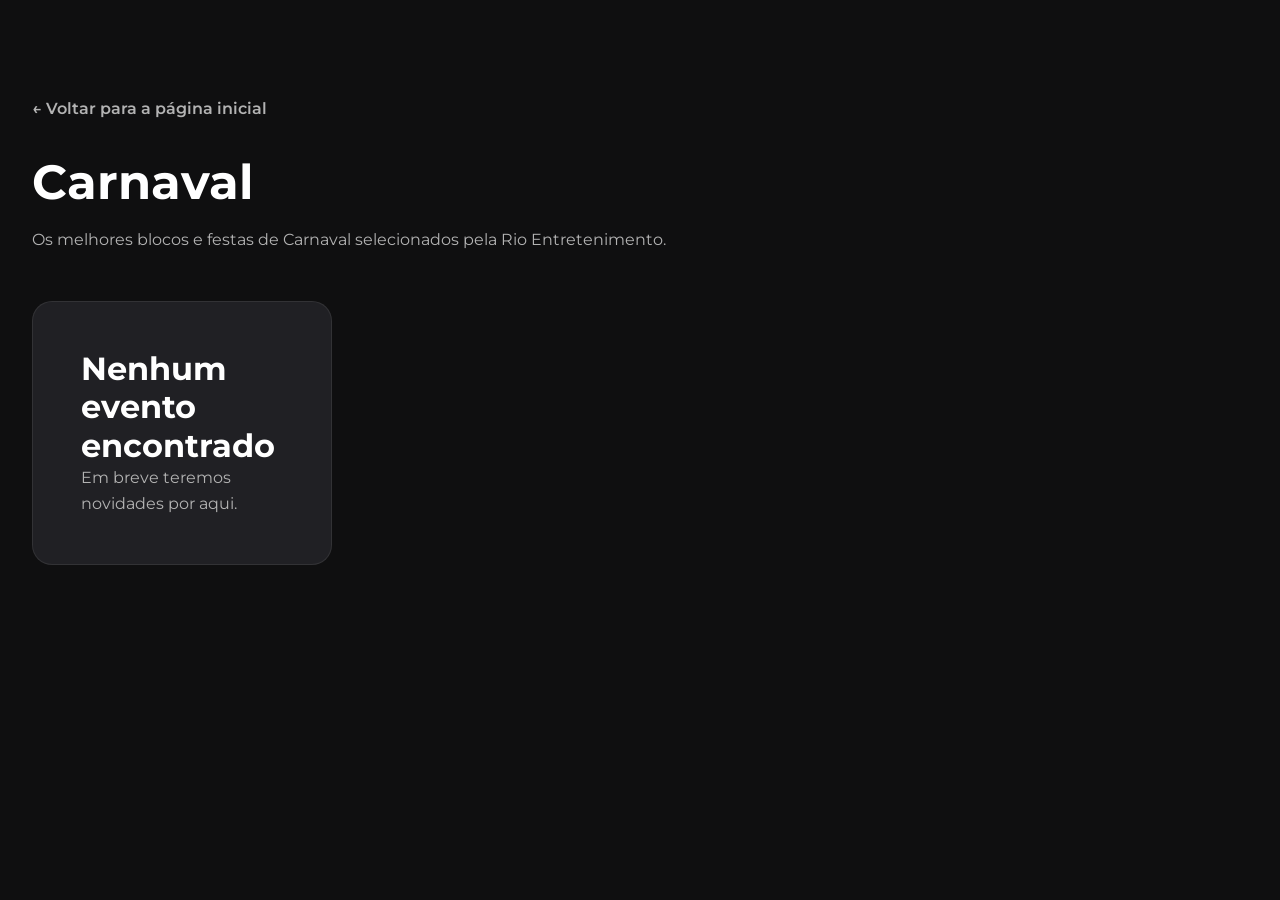
==== pages/carnaval.html @ 57ad1bcd "commit com os cards funcionando" ====
<!DOCTYPE html>
<html lang="pt-BR">
<head>
    <meta charset="UTF-8">
    <meta name="viewport" content="width=device-width, initial-scale=1.0">
    <title>Carnaval | Rio Entretenimento</title>
    <link rel="preconnect" href="https://fonts.googleapis.com">
    <link rel="preconnect" href="https://fonts.gstatic.com" crossorigin>
    <link href="https://fonts.googleapis.com/css2?family=Montserrat:wght@300;400;500;600;700;800&display=swap" rel="stylesheet">
    <link rel="stylesheet" href="../css/style.css">
</head>
<body data-catalogo="carnaval">
    <main class="catalog-page">
        <div class="container">
            <a class="event-back" href="../index.html">← Voltar para a página inicial</a>
            <div class="catalog-heading">
                <h1>Carnaval</h1>
                <p>Os melhores blocos e festas de Carnaval selecionados pela Rio Entretenimento.</p>
            </div>
            <div id="catalogo-eventos" class="catalog-grid"><p>Carregando eventos...</p></div>
        </div>
    </main>
    <script src="../js/lista-eventos.js"></script>
</body>
</html>
---- css/style.css ----
@import url("reset.css");
@import url("variables.css");
@import url("base.css");
@import url("utilities.css");

@import url("buttons.css");

@import url("header.css");
@import url("hero.css");
@import url("cards.css");
@import url("featured-events.css");
@import url("event-details.css");
@import url("events-list.css");
@import url("vip-section.css");
@import url("footer.css");

@import url("responsive.css");
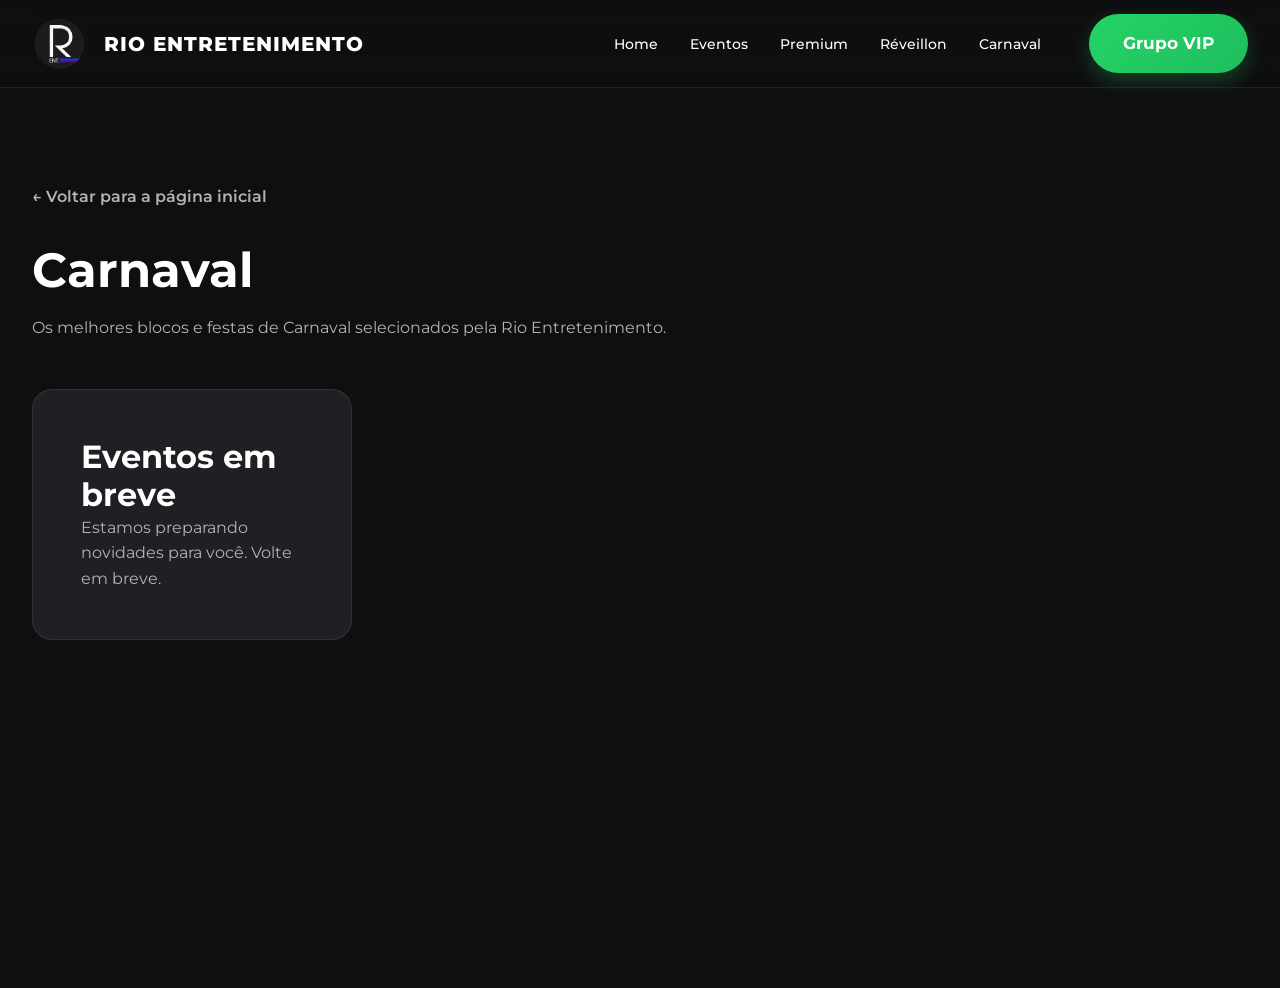
==== commit a73b9367: "site pronto" ====
--- a/pages/carnaval.html
+++ b/pages/carnaval.html
@@ -10,6 +10,9 @@
     <link rel="stylesheet" href="../css/style.css">
 </head>
 <body data-catalogo="carnaval">
+    <div id="site-header"></div>
+    <script src="../js/site-menu.js"></script>
+    <script src="../js/site-header.js"></script>
     <main class="catalog-page">
         <div class="container">
             <a class="event-back" href="../index.html">← Voltar para a página inicial</a>
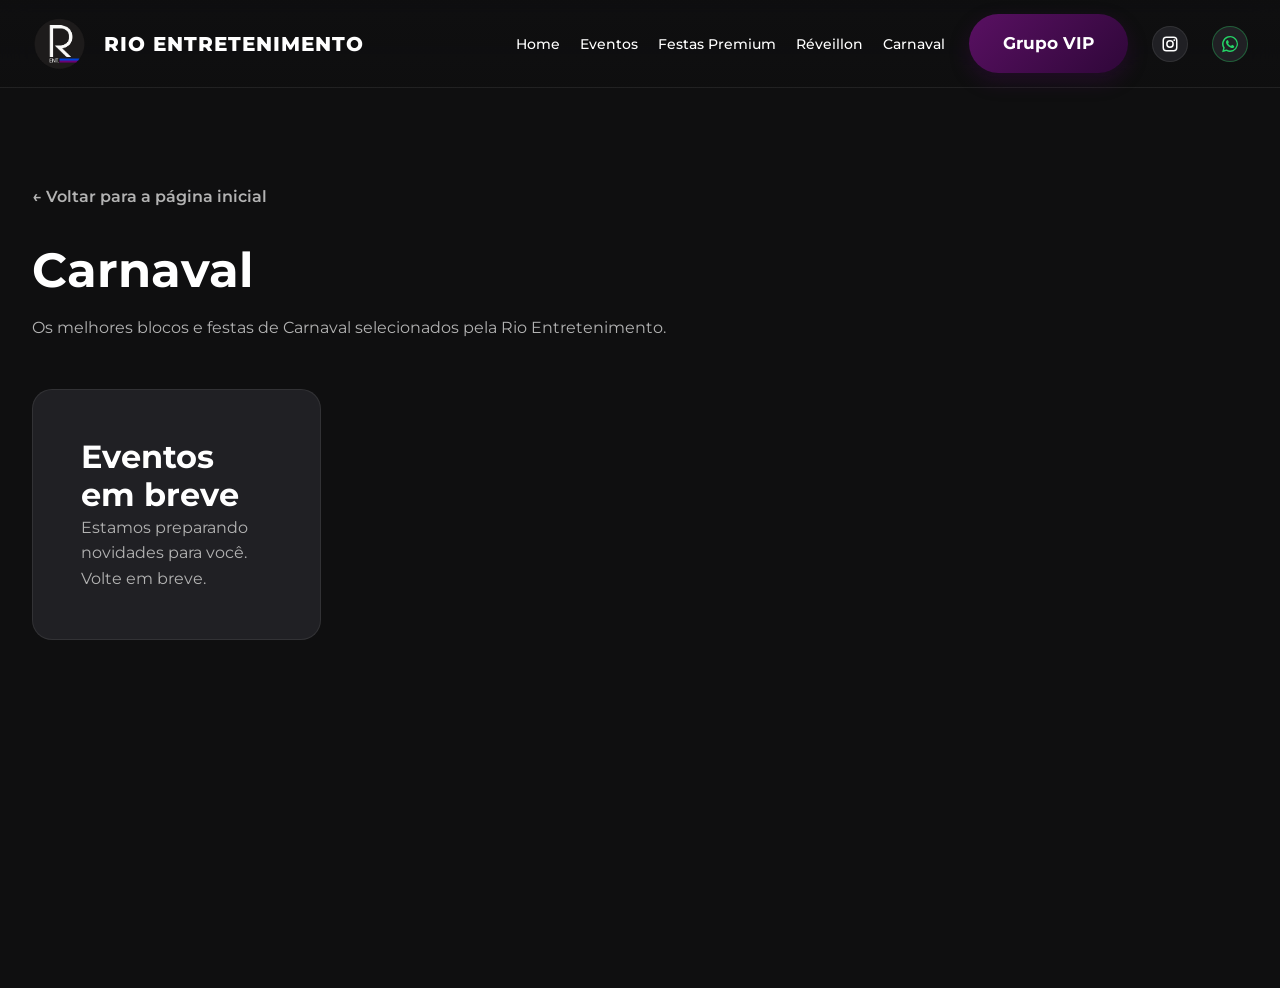
==== commit 0eef7895: "site ajeitado pro telefone, falta adicionar os eventos e troca-los" ====
--- a/pages/carnaval.html
+++ b/pages/carnaval.html
@@ -7,7 +7,7 @@
     <link rel="preconnect" href="https://fonts.googleapis.com">
     <link rel="preconnect" href="https://fonts.gstatic.com" crossorigin>
     <link href="https://fonts.googleapis.com/css2?family=Montserrat:wght@300;400;500;600;700;800&display=swap" rel="stylesheet">
-    <link rel="stylesheet" href="../css/style.css">
+    <link rel="stylesheet" href="../css/style.css?v=5">
 </head>
 <body data-catalogo="carnaval">
     <div id="site-header"></div>
--- a/css/style.css
+++ b/css/style.css
@@ -14,4 +14,4 @@
 @import url("vip-section.css");
 @import url("footer.css");
 
-@import url("responsive.css");
+@import url("responsive.css?v=6");
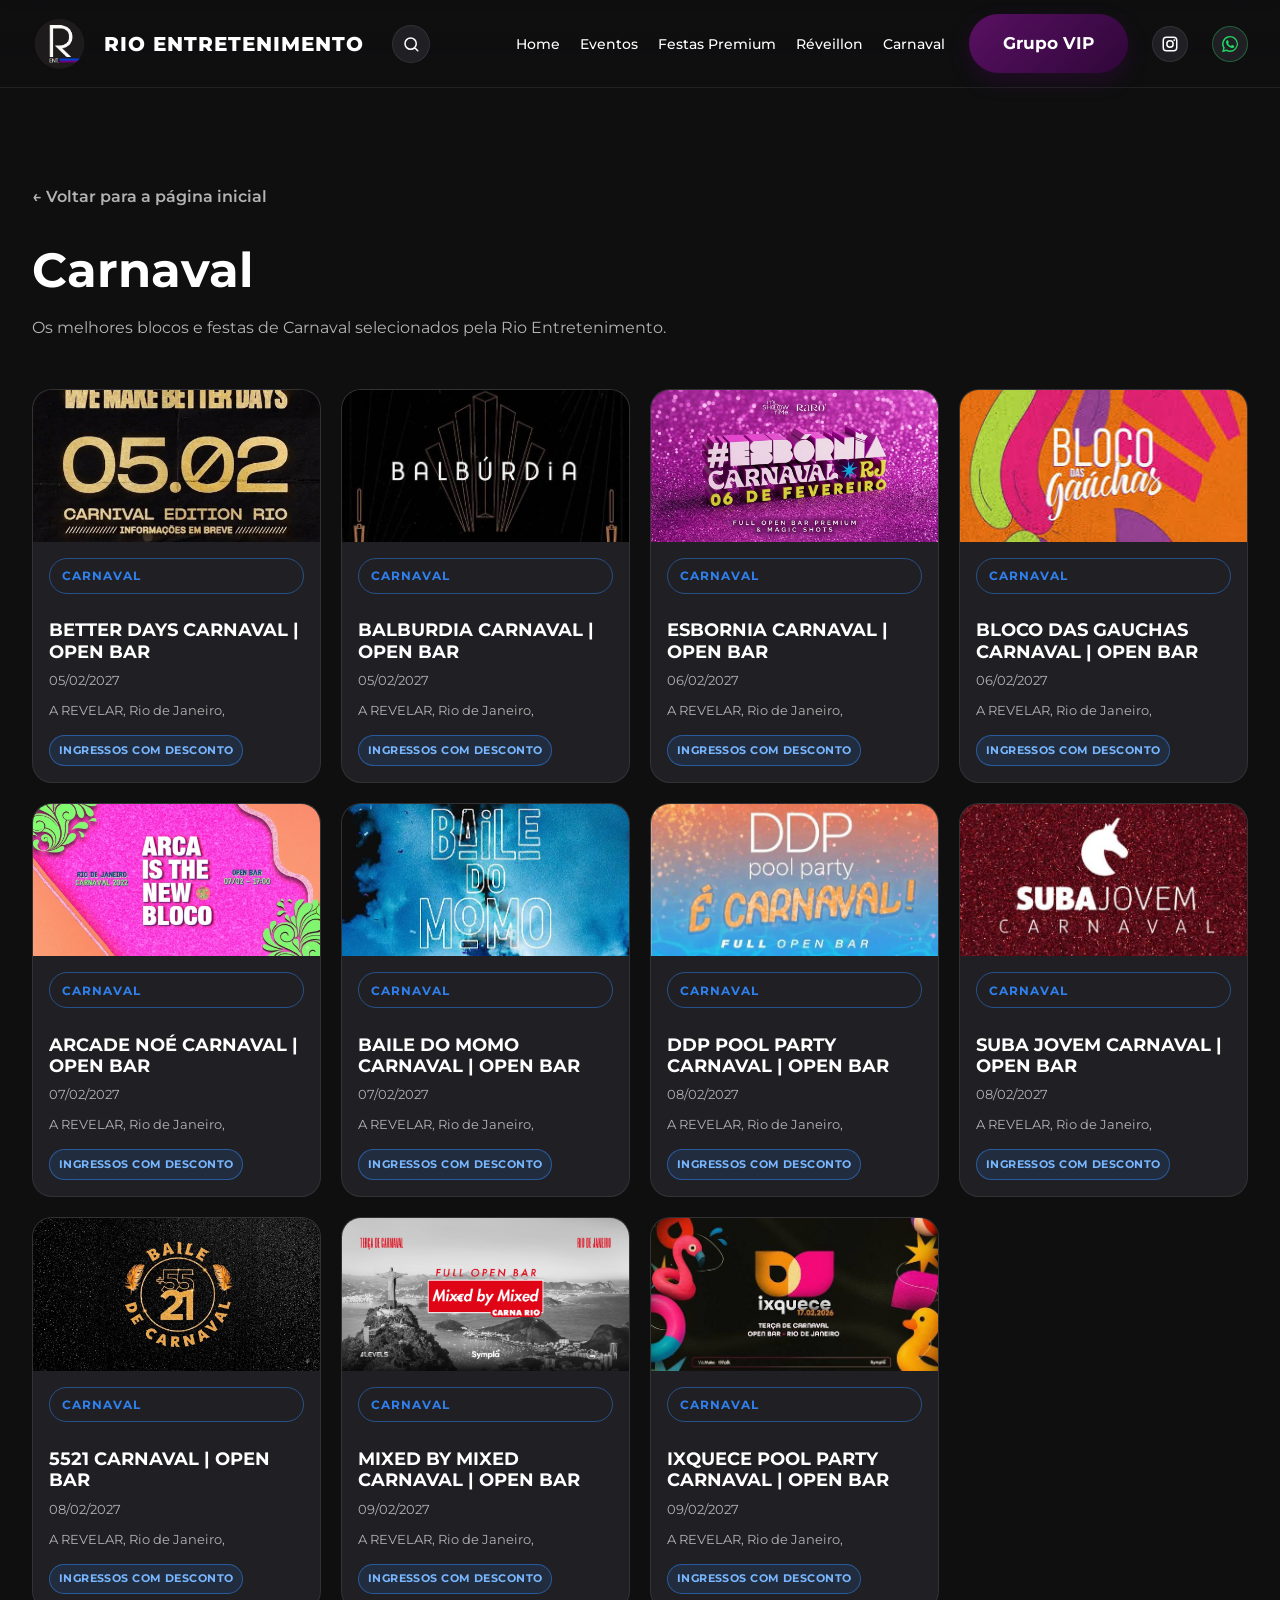
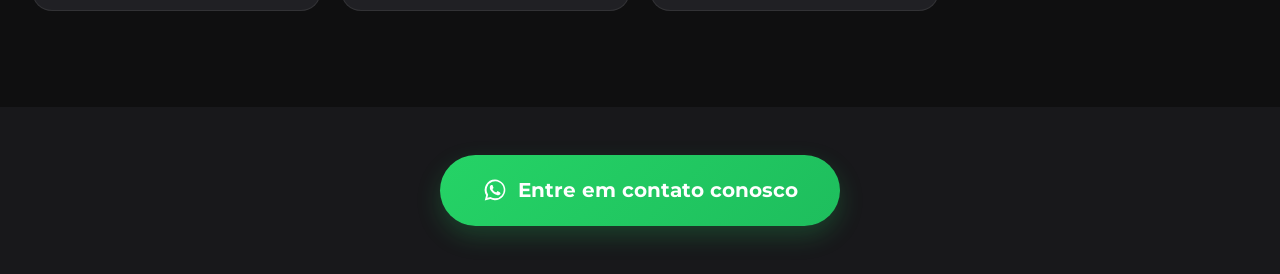
==== commit b62c9a41: "site pronto! só ir adicionando coisas a partir" ====
--- a/pages/carnaval.html
+++ b/pages/carnaval.html
@@ -2,12 +2,12 @@
 <html lang="pt-BR">
 <head>
     <meta charset="UTF-8">
-    <meta name="viewport" content="width=device-width, initial-scale=1.0">
+    <meta name="viewport" content="width=device-width, initial-scale=1.0, maximum-scale=1.0, user-scalable=no">
     <title>Carnaval | Rio Entretenimento</title>
     <link rel="preconnect" href="https://fonts.googleapis.com">
     <link rel="preconnect" href="https://fonts.gstatic.com" crossorigin>
     <link href="https://fonts.googleapis.com/css2?family=Montserrat:wght@300;400;500;600;700;800&display=swap" rel="stylesheet">
-    <link rel="stylesheet" href="../css/style.css?v=5">
+    <link rel="stylesheet" href="../css/style.css?v=10">
 </head>
 <body data-catalogo="carnaval">
     <div id="site-header"></div>
@@ -24,5 +24,6 @@
         </div>
     </main>
     <script src="../js/lista-eventos.js"></script>
+    <script src="../js/contact-cta.js"></script>
 </body>
 </html>
--- a/css/style.css
+++ b/css/style.css
@@ -10,8 +10,10 @@
 @import url("cards.css");
 @import url("featured-events.css");
 @import url("event-details.css");
+@import url("event-mobile-fixes.css");
 @import url("events-list.css");
 @import url("vip-section.css");
 @import url("footer.css");
+@import url("interface-fixes.css?v=1");
 
 @import url("responsive.css?v=6");
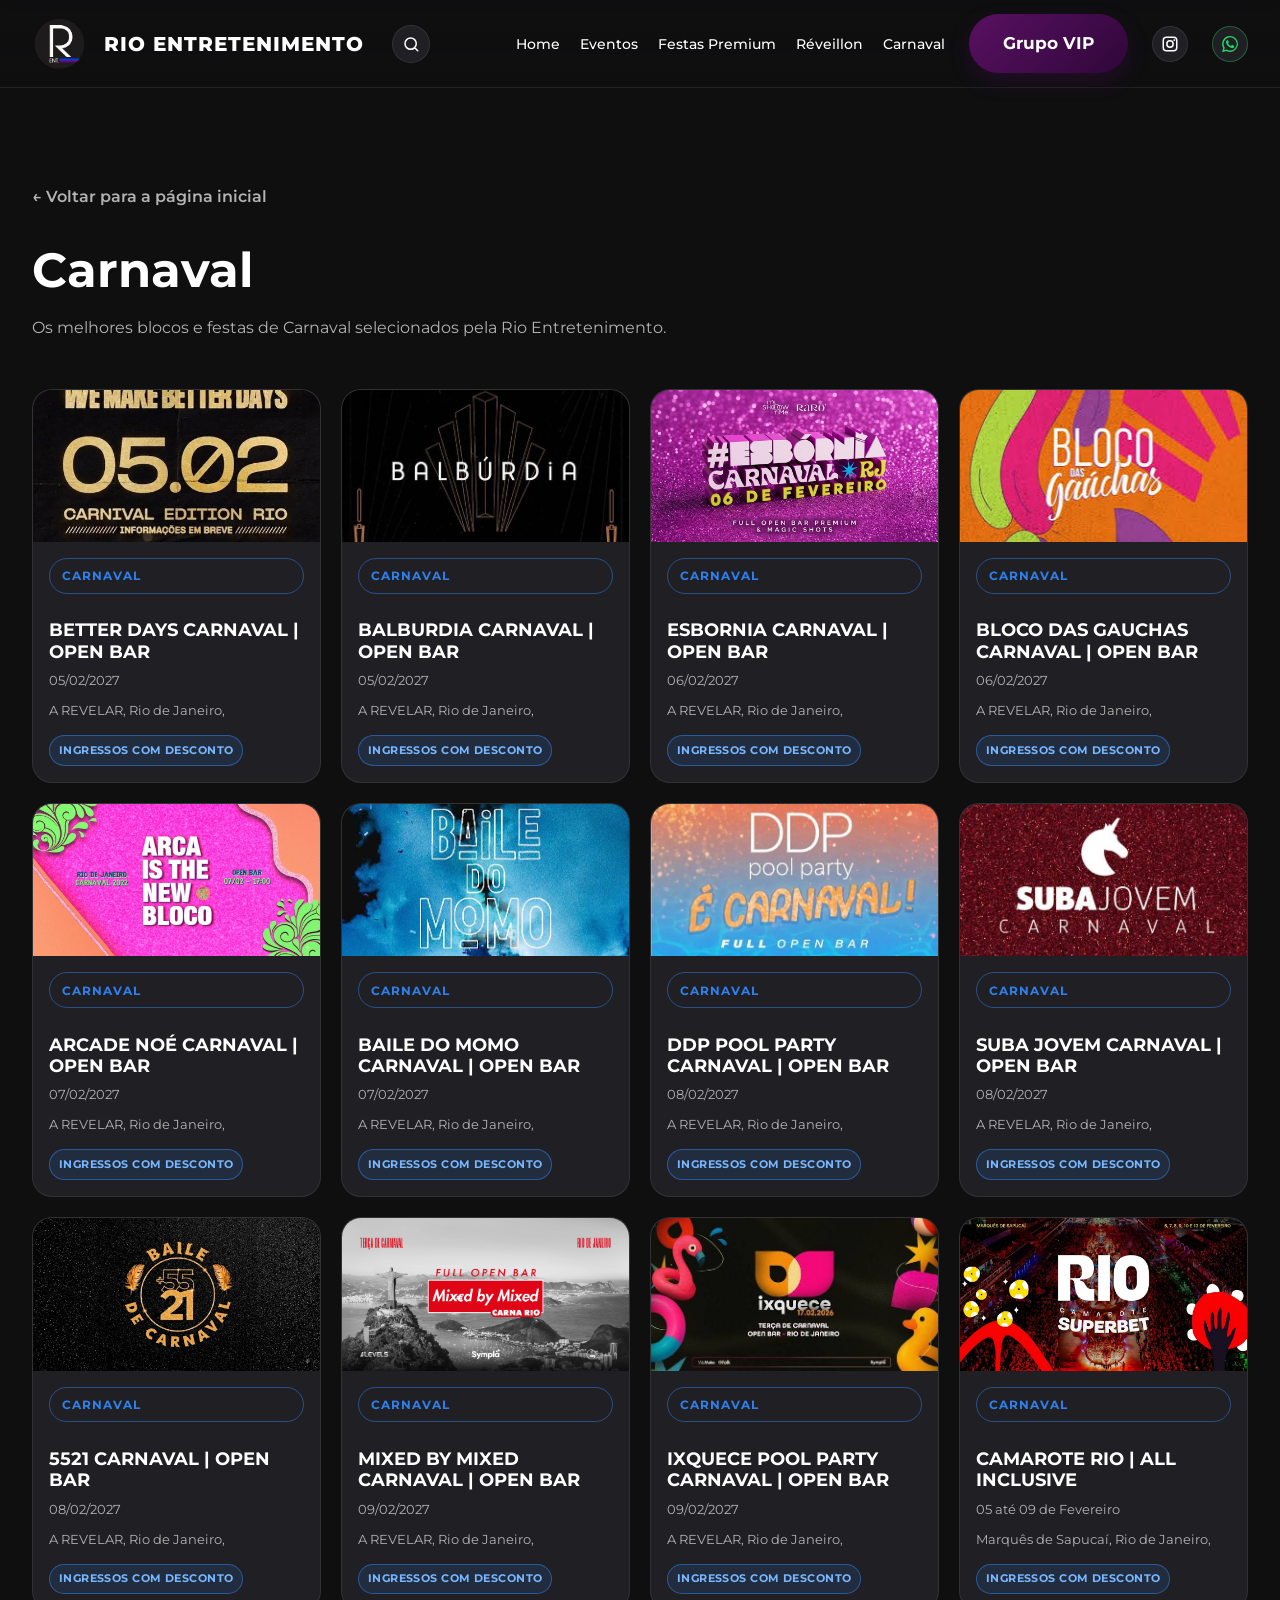
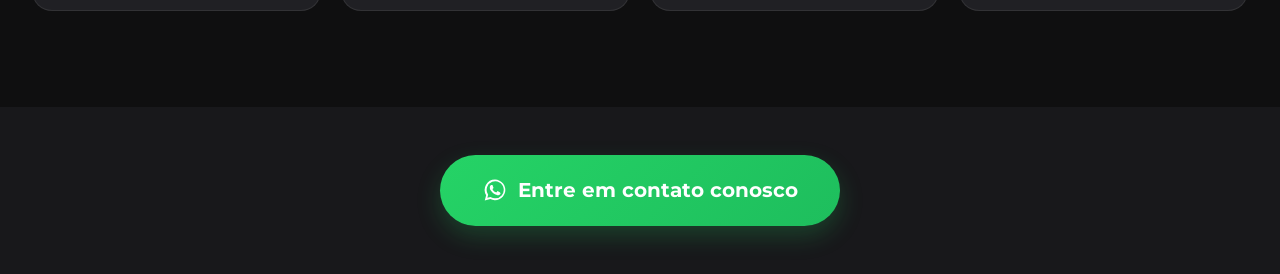
==== commit 37e3a9db: "site com adição do porta e camarote rio" ====
--- a/pages/carnaval.html
+++ b/pages/carnaval.html
@@ -1,6 +1,19 @@
 <!DOCTYPE html>
 <html lang="pt-BR">
-<head>
+<head>    <!-- Meta Pixel Code -->
+    <script>
+    !function(f,b,e,v,n,t,s)
+    {if(f.fbq)return;n=f.fbq=function(){n.callMethod?
+    n.callMethod.apply(n,arguments):n.queue.push(arguments)};
+    if(!f._fbq)f._fbq=n;n.push=n;n.loaded=!0;n.version='2.0';
+    n.queue=[];t=b.createElement(e);t.async=!0;
+    t.src=v;s=b.getElementsByTagName(e)[0];
+    s.parentNode.insertBefore(t,s)}(window, document,'script',
+    'https://connect.facebook.net/en_US/fbevents.js');
+    fbq('init', '1061773956237713');
+    fbq('track', 'PageView');
+    </script>
+    <!-- End Meta Pixel Code -->
     <meta charset="UTF-8">
     <meta name="viewport" content="width=device-width, initial-scale=1.0, maximum-scale=1.0, user-scalable=no">
     <title>Carnaval | Rio Entretenimento</title>
@@ -9,7 +22,11 @@
     <link href="https://fonts.googleapis.com/css2?family=Montserrat:wght@300;400;500;600;700;800&display=swap" rel="stylesheet">
     <link rel="stylesheet" href="../css/style.css?v=10">
 </head>
-<body data-catalogo="carnaval">
+<body data-catalogo="carnaval">    <noscript>
+        <img height="1" width="1" style="display:none"
+             src="https://www.facebook.com/tr?id=1061773956237713&ev=PageView&noscript=1"
+             alt="" />
+    </noscript>
     <div id="site-header"></div>
     <script src="../js/site-menu.js"></script>
     <script src="../js/site-header.js"></script>
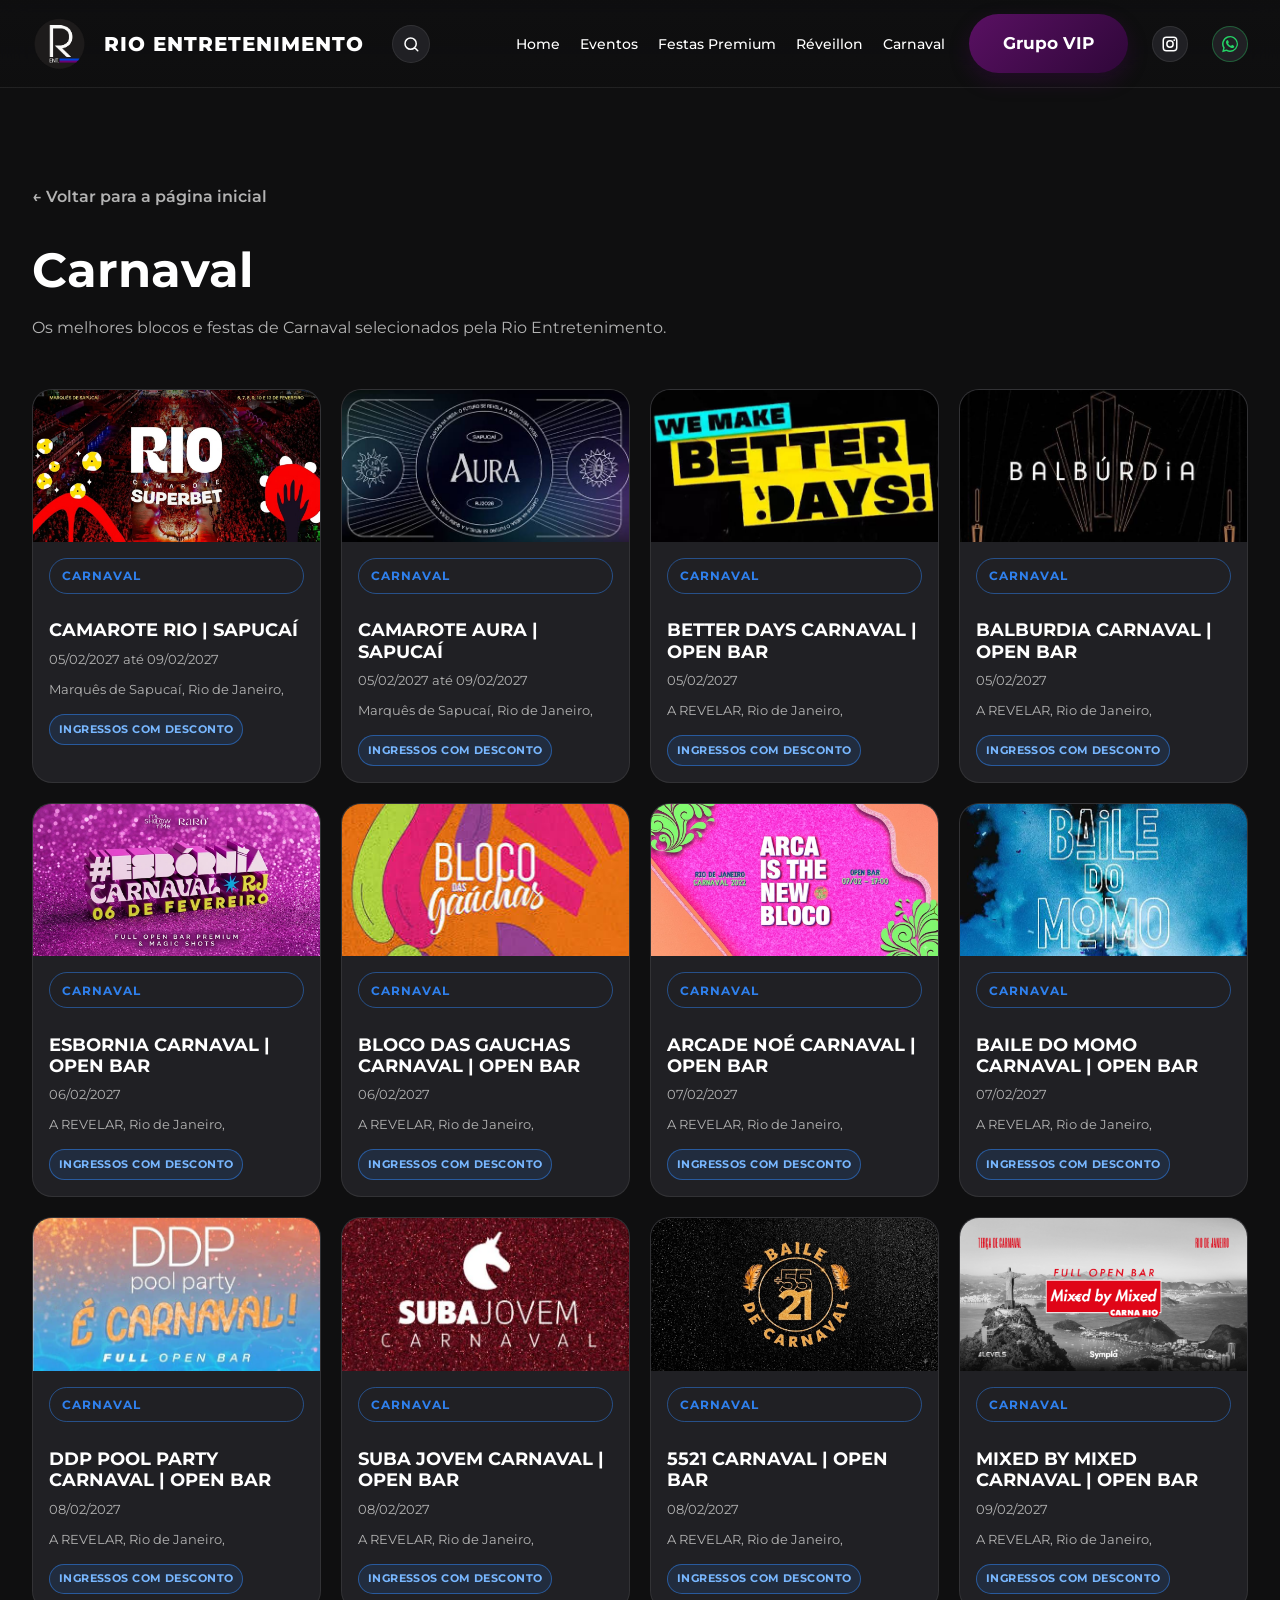
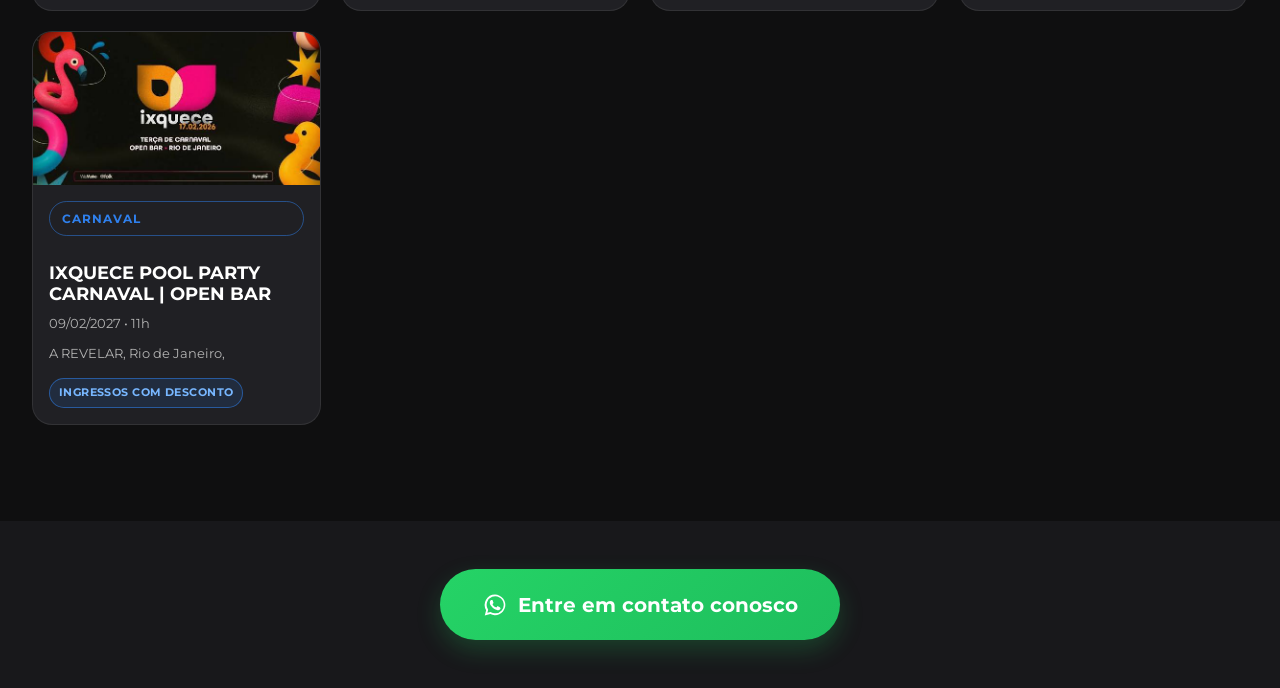
==== commit 05e89cd9: "site atualizado 22/09" ====
--- a/pages/carnaval.html
+++ b/pages/carnaval.html
@@ -21,6 +21,7 @@
     <link rel="preconnect" href="https://fonts.gstatic.com" crossorigin>
     <link href="https://fonts.googleapis.com/css2?family=Montserrat:wght@300;400;500;600;700;800&display=swap" rel="stylesheet">
     <link rel="stylesheet" href="../css/style.css?v=10">
+    <script src="../js/analytics.js?v=1"></script>
 </head>
 <body data-catalogo="carnaval">    <noscript>
         <img height="1" width="1" style="display:none"
